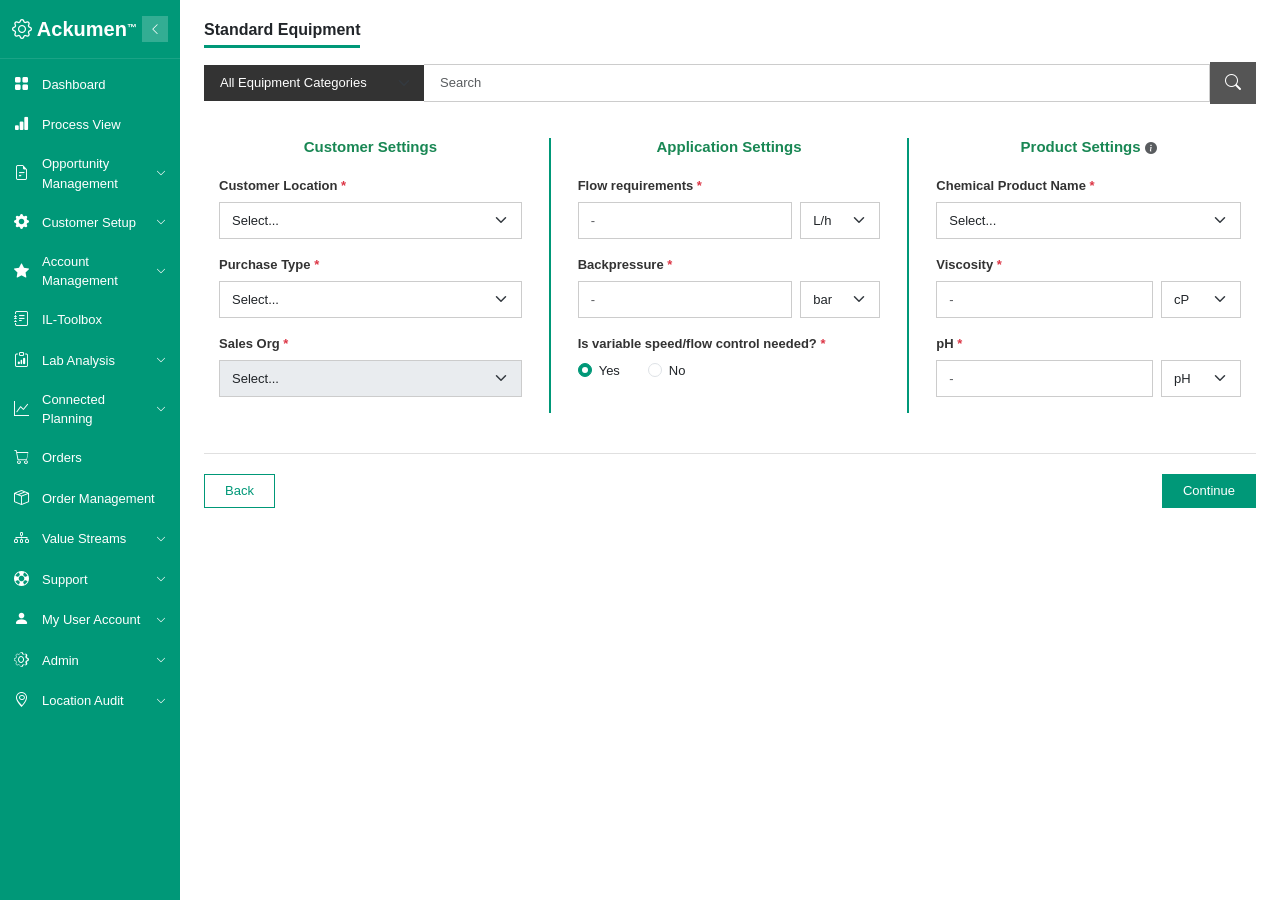
==== pages/chemical-pump/index.html @ dece5d73 "Wireframes" ====
<!DOCTYPE html>
<html lang="en">
<head>
    <meta charset="UTF-8">
    <meta name="viewport" content="width=device-width, initial-scale=1.0">
    <title>Ackumen - Standard Equipment</title>
    <link href="https://cdn.jsdelivr.net/npm/bootstrap@5.3.0/dist/css/bootstrap.min.css" rel="stylesheet">
    <link href="https://cdn.jsdelivr.net/npm/bootstrap-icons@1.10.5/font/bootstrap-icons.css" rel="stylesheet">
    <link rel="stylesheet" href="chemical-pump.css">
</head>
<body>
    <!-- Sidebar -->
    <nav id="sidebar" class="sidebar">
        <div class="sidebar-header">
            <span class="brand-name"><i class="bi bi-gear"></i> Ackumen<sup>™</sup></span>
            <button class="sidebar-toggle" id="sidebarToggle">
                <i class="bi bi-chevron-left"></i>
            </button>
        </div>
        <ul class="sidebar-nav">
            <li class="nav-item">
                <a href="#"><i class="bi bi-grid-fill"></i><span>Dashboard</span></a>
            </li>
            <li class="nav-item">
                <a href="#"><i class="bi bi-bar-chart-fill"></i><span>Process View</span></a>
            </li>
            <li class="nav-item has-submenu">
                <a href="#"><i class="bi bi-file-earmark-text"></i><span>Opportunity Management</span><i class="bi bi-chevron-down ms-auto"></i></a>
            </li>
            <li class="nav-item has-submenu">
                <a href="#"><i class="bi bi-gear-fill"></i><span>Customer Setup</span><i class="bi bi-chevron-down ms-auto"></i></a>
            </li>
            <li class="nav-item has-submenu">
                <a href="#"><i class="bi bi-star-fill"></i><span>Account Management</span><i class="bi bi-chevron-down ms-auto"></i></a>
            </li>
            <li class="nav-item">
                <a href="#"><i class="bi bi-journal-text"></i><span>IL-Toolbox</span></a>
            </li>
            <li class="nav-item has-submenu">
                <a href="#"><i class="bi bi-clipboard-data"></i><span>Lab Analysis</span><i class="bi bi-chevron-down ms-auto"></i></a>
            </li>
            <li class="nav-item has-submenu">
                <a href="#"><i class="bi bi-graph-up"></i><span>Connected Planning</span><i class="bi bi-chevron-down ms-auto"></i></a>
            </li>
            <li class="nav-item">
                <a href="#"><i class="bi bi-cart"></i><span>Orders</span></a>
            </li>
            <li class="nav-item">
                <a href="#"><i class="bi bi-box-seam"></i><span>Order Management</span></a>
            </li>
            <li class="nav-item has-submenu">
                <a href="#"><i class="bi bi-diagram-3"></i><span>Value Streams</span><i class="bi bi-chevron-down ms-auto"></i></a>
            </li>
            <li class="nav-item has-submenu">
                <a href="#"><i class="bi bi-life-preserver"></i><span>Support</span><i class="bi bi-chevron-down ms-auto"></i></a>
            </li>
            <li class="nav-item has-submenu">
                <a href="#"><i class="bi bi-person-fill"></i><span>My User Account</span><i class="bi bi-chevron-down ms-auto"></i></a>
            </li>
            <li class="nav-item has-submenu">
                <a href="#"><i class="bi bi-gear"></i><span>Admin</span><i class="bi bi-chevron-down ms-auto"></i></a>
            </li>
            <li class="nav-item has-submenu">
                <a href="#"><i class="bi bi-geo-alt"></i><span>Location Audit</span><i class="bi bi-chevron-down ms-auto"></i></a>
            </li>
        </ul>
    </nav>

    <!-- Main Content Wrapper -->
    <div class="main-wrapper">
        <!-- Page Content -->
        <div class="page-content">
            <!-- Page Title -->
            <h5 class="page-title">Standard Equipment</h5>

            <!-- Search/Filter Bar -->
            <div class="filter-bar">
                <div class="category-dropdown">
                    <select class="form-select" id="categorySelect">
                        <option selected>All Equipment Categories</option>
                    </select>
                </div>
                <div class="search-input-wrapper">
                    <input type="text" class="form-control" placeholder="Search">
                </div>
                <button class="btn btn-search">
                    <i class="bi bi-search"></i>
                </button>
            </div>

            <!-- Settings Panel -->
            <div class="settings-panel">
                <div class="row">
                    <!-- Customer Settings -->
                    <div class="col-md-4">
                        <div class="settings-section">
                            <h6 class="section-title text-success">Customer Settings</h6>

                            <div class="form-group-custom">
                                <label class="form-label-custom">Customer Location <span class="required">*</span></label>
                                <select class="form-select" id="customerLocation">
                                    <option selected value="">Select...</option>
                                    <option value="gp-brewton">GP Brewton AL (US)</option>
                                    <option value="3m-brasil">3M Do Brasil Sumare SP (BR)</option>
                                    <option value="airuici-shanghai">Airuici Shanghai (CN)</option>
                                </select>
                            </div>

                            <div class="form-group-custom">
                                <label class="form-label-custom">Purchase Type <span class="required">*</span></label>
                                <select class="form-select" id="purchaseType">
                                    <option selected value="">Select...</option>
                                    <option value="resale">Capital/Expense</option>
                                    <option value="internal">Resale</option>
                                </select>
                            </div>

                            <div class="form-group-custom">
                                <label class="form-label-custom">Sales Org <span class="required">*</span></label>
                                <select class="form-select" id="salesOrg" disabled>
                                    <option selected value="">Select...</option>
                                </select>
                            </div>
                        </div>
                    </div>

                    <!-- Application Settings -->
                    <div class="col-md-4">
                        <div class="settings-section">
                            <h6 class="section-title text-success">Application Settings</h6>

                            <div class="form-group-custom">
                                <label class="form-label-custom">Flow requirements <span class="required">*</span></label>
                                <div class="input-with-unit">
                                    <input type="text" class="form-control" id="flowRequirements" placeholder="-">
                                    <select class="form-select unit-select" id="flowUnit">
                                        <option selected>L/h</option>
                                    </select>
                                </div>
                            </div>

                            <div class="form-group-custom">
                                <label class="form-label-custom">Backpressure <span class="required">*</span></label>
                                <div class="input-with-unit">
                                    <input type="text" class="form-control" id="backpressure" placeholder="-">
                                    <select class="form-select unit-select" id="pressureUnit">
                                        <option selected>bar</option>
                                    </select>
                                </div>
                            </div>

                            <div class="form-group-custom">
                                <label class="form-label-custom">Is variable speed/flow control needed? <span class="required">*</span></label>
                                <div class="radio-group">
                                    <div class="form-check form-check-inline">
                                        <input class="form-check-input" type="radio" name="variableSpeed" id="variableSpeedYes" checked>
                                        <label class="form-check-label" for="variableSpeedYes">Yes</label>
                                    </div>
                                    <div class="form-check form-check-inline">
                                        <input class="form-check-input" type="radio" name="variableSpeed" id="variableSpeedNo">
                                        <label class="form-check-label" for="variableSpeedNo">No</label>
                                    </div>
                                </div>
                            </div>
                        </div>
                    </div>

                    <!-- Product Settings -->
                    <div class="col-md-4">
                        <div class="settings-section">
                            <h6 class="section-title text-success">Product Settings <i class="bi bi-info-circle-fill text-muted info-icon" data-bs-toggle="tooltip" data-bs-placement="top" data-bs-title="Auto-populated from database. Adjustments are welcome."></i></h6>

                            <div class="form-group-custom">
                                <label class="form-label-custom">Chemical Product Name <span class="required">*</span></label>
                                <select class="form-select" id="chemicalProduct">
                                    <option selected value="">Select...</option>
                                    <option value="product1">Product 1</option>
                                    <option value="product2">Product 2</option>
                                    <option value="product3">Product 3</option>
                                </select>
                            </div>

                            <div class="form-group-custom">
                                <label class="form-label-custom">Viscosity <span class="required">*</span></label>
                                <div class="input-with-unit">
                                    <input type="text" class="form-control" id="viscosity" placeholder="-">
                                    <select class="form-select unit-select">
                                        <option selected>cP</option>
                                    </select>
                                </div>
                            </div>

                            <div class="form-group-custom">
                                <label class="form-label-custom">pH <span class="required">*</span></label>
                                <div class="input-with-unit">
                                    <input type="text" class="form-control" id="phValue" placeholder="-">
                                    <select class="form-select unit-select">
                                        <option selected>pH</option>
                                    </select>
                                </div>
                            </div>
                        </div>
                    </div>
                </div>
            </div>

            <!-- Bottom Action Buttons -->
            <div class="bottom-actions">
                <a href="../eo/index.html" class="btn btn-outline-success btn-back">Back</a>
                <button class="btn btn-success btn-continue" id="continueBtn">Continue</button>
            </div>

            <!-- Recommendation Section (hidden initially) -->
            <div id="recommendationSection" class="recommendation-section" style="display: none;">
                <!-- CSE / Out-of-range Message -->
                <div id="cseMessage" class="cse-message" style="display: none;">
                    <p><strong>No standardized metering pump is available for this selection. Please modify your selection criteria or <a href="#">Click here</a> to proceed with a custom equipment order</strong></p>
                </div>

                <!-- Normal Recommendation Content -->
                <div id="recNormalContent">
                    <!-- Recommended Equipment -->
                    <div class="all-options-section" id="recommendedGroup">
                        <div class="all-options-header" data-bs-toggle="collapse" data-bs-target="#recommendedCollapse" aria-expanded="true" aria-controls="recommendedCollapse">
                            <span><i class="bi bi-chevron-right collapse-icon"></i> <span id="recommendedEquipmentTitle">Recommended Equipment (1)</span></span>
                        </div>
                        <div class="collapse show" id="recommendedCollapse">
                            <div class="all-options-body">
                                <div class="recommendation-card" id="recommendedEquipmentCard">
                                    <div class="rec-card-inner">
                                        <div class="rec-image">
                                            <img id="recEquipImage" src="../../assets/DDA.png" alt="Pump">
                                        </div>
                                        <div class="rec-details">
                                            <h6 id="recEquipName">Grundfos DDA-C FCM 17-10</h6>
                                            <div class="rec-detail-row">
                                                <span class="rec-label">SKU</span>
                                                <span class="rec-value" id="recEquipSKU">: 8000101</span>
                                            </div>
                                            <div class="rec-detail-row">
                                                <span class="rec-label">Lead Time</span>
                                                <span class="rec-value"><i class="bi bi-info-circle-fill text-muted"></i> : 30 days</span>
                                            </div>
                                            <div class="rec-detail-row" id="recEquipNote" style="display: none;">
                                                <span class="rec-label">Note</span>
                                                <span class="rec-value" id="recEquipNoteText"></span>
                                            </div>
                                        </div>
                                        <div class="rec-pricing">
                                            <div class="rec-detail-row">
                                                <span class="rec-label">Quantity</span>
                                                <span class="rec-value">: <input type="number" class="form-control form-control-sm d-inline-block quantity-input" value="1"></span>
                                            </div>
                                            <div class="rec-detail-row">
                                                <span class="rec-label">Recommended Price</span>
                                                <span class="rec-value"><i class="bi bi-info-circle-fill text-muted"></i> : <span id="recEquipPrice">1200</span> USD</span>
                                            </div>
                                            <div class="rec-detail-row">
                                                <span class="rec-label">Requested Price</span>
                                                <span class="rec-value"><i class="bi bi-info-circle-fill text-muted"></i>: <input type="number" class="form-control form-control-sm d-inline-block price-input" id="recEquipRequestedPrice" value="1400"> USD</span>
                                            </div>
                                        </div>
                                        <div class="rec-actions">
                                            <span class="badge bg-success recommended-badge">Recommended</span>
                                            <button class="btn btn-sm btn-success">Add to Cart</button>
                                            <button class="btn btn-sm btn-success">Order Now</button>
                                        </div>
                                    </div>
                                </div>
                            </div>
                        </div>
                    </div>
                    <!-- All Available Options (collapsible, closed by default) -->
                    <div class="all-options-section">
                        <div class="all-options-header" data-bs-toggle="collapse" data-bs-target="#allOptionsCollapse" aria-expanded="false" aria-controls="allOptionsCollapse">
                            <span><i class="bi bi-chevron-right collapse-icon"></i> All Available Options (9)</span>
                        </div>
                        <div class="collapse" id="allOptionsCollapse">
                            <div class="all-options-body">
                                <!-- DDA Family (Variable Speed) -->
                                <h6 class="all-options-subheader">DDA Family (Variable Speed)</h6>

                                <!-- Grundfos DDA-C FCM 17-10 -->
                                <div class="recommendation-card">
                                    <div class="rec-card-inner">
                                        <div class="rec-image">
                                            <img src="../../assets/DDA.png" alt="DDA Pump">
                                        </div>
                                        <div class="rec-details">
                                            <h6>Grundfos DDA-C FCM 17-10</h6>
                                            <div class="rec-detail-row">
                                                <span class="rec-label">SKU</span>
                                                <span class="rec-value">: 8000101</span>
                                            </div>
                                            <div class="rec-detail-row">
                                                <span class="rec-label">Lead Time</span>
                                                <span class="rec-value"><i class="bi bi-info-circle-fill text-muted"></i> : 30 days</span>
                                            </div>
                                            <div class="rec-detail-row">
                                                <span class="rec-label">Note</span>
                                                <span class="rec-value">: Built-in communications</span>
                                            </div>
                                        </div>
                                        <div class="rec-pricing">
                                            <div class="rec-detail-row">
                                                <span class="rec-label">Quantity</span>
                                                <span class="rec-value">: <input type="number" class="form-control form-control-sm d-inline-block quantity-input" value="1"></span>
                                            </div>
                                            <div class="rec-detail-row">
                                                <span class="rec-label">Recommended Price</span>
                                                <span class="rec-value"><i class="bi bi-info-circle-fill text-muted"></i> : 1200 USD</span>
                                            </div>
                                            <div class="rec-detail-row">
                                                <span class="rec-label">Requested Price</span>
                                                <span class="rec-value"><i class="bi bi-info-circle-fill text-muted"></i>: <input type="number" class="form-control form-control-sm d-inline-block price-input" value="1400"> USD</span>
                                            </div>
                                        </div>
                                        <div class="rec-actions">
                                            <button class="btn btn-sm btn-success">Add to Cart</button>
                                            <button class="btn btn-sm btn-success">Order Now</button>
                                        </div>
                                    </div>
                                </div>

                                <!-- Grundfos DDA FCM 60-10 -->
                                <div class="recommendation-card">
                                    <div class="rec-card-inner">
                                        <div class="rec-image">
                                            <img src="../../assets/DDA.png" alt="DDA Pump">
                                        </div>
                                        <div class="rec-details">
                                            <h6>Grundfos DDA FCM 60-10</h6>
                                            <div class="rec-detail-row">
                                                <span class="rec-label">SKU</span>
                                                <span class="rec-value">: 8000102</span>
                                            </div>
                                            <div class="rec-detail-row">
                                                <span class="rec-label">Lead Time</span>
                                                <span class="rec-value"><i class="bi bi-info-circle-fill text-muted"></i> : 30 days</span>
                                            </div>
                                            <div class="rec-detail-row">
                                                <span class="rec-label">Note</span>
                                                <span class="rec-value">: With Ebox and CIM 200</span>
                                            </div>
                                        </div>
                                        <div class="rec-pricing">
                                            <div class="rec-detail-row">
                                                <span class="rec-label">Quantity</span>
                                                <span class="rec-value">: <input type="number" class="form-control form-control-sm d-inline-block quantity-input" value="1"></span>
                                            </div>
                                            <div class="rec-detail-row">
                                                <span class="rec-label">Recommended Price</span>
                                                <span class="rec-value"><i class="bi bi-info-circle-fill text-muted"></i> : 1450 USD</span>
                                            </div>
                                            <div class="rec-detail-row">
                                                <span class="rec-label">Requested Price</span>
                                                <span class="rec-value"><i class="bi bi-info-circle-fill text-muted"></i>: <input type="number" class="form-control form-control-sm d-inline-block price-input" value="1600"> USD</span>
                                            </div>
                                        </div>
                                        <div class="rec-actions">
                                            <button class="btn btn-sm btn-success">Add to Cart</button>
                                            <button class="btn btn-sm btn-success">Order Now</button>
                                        </div>
                                    </div>
                                </div>

                                <!-- Grundfos DDA FCM 120-7 -->
                                <div class="recommendation-card">
                                    <div class="rec-card-inner">
                                        <div class="rec-image">
                                            <img src="../../assets/DDA.png" alt="DDA Pump">
                                        </div>
                                        <div class="rec-details">
                                            <h6>Grundfos DDA FCM 120-7</h6>
                                            <div class="rec-detail-row">
                                                <span class="rec-label">SKU</span>
                                                <span class="rec-value">: 8000103</span>
                                            </div>
                                            <div class="rec-detail-row">
                                                <span class="rec-label">Lead Time</span>
                                                <span class="rec-value"><i class="bi bi-info-circle-fill text-muted"></i> : 30 days</span>
                                            </div>
                                            <div class="rec-detail-row">
                                                <span class="rec-label">Note</span>
                                                <span class="rec-value">: With Ebox and CIM 200</span>
                                            </div>
                                        </div>
                                        <div class="rec-pricing">
                                            <div class="rec-detail-row">
                                                <span class="rec-label">Quantity</span>
                                                <span class="rec-value">: <input type="number" class="form-control form-control-sm d-inline-block quantity-input" value="1"></span>
                                            </div>
                                            <div class="rec-detail-row">
                                                <span class="rec-label">Recommended Price</span>
                                                <span class="rec-value"><i class="bi bi-info-circle-fill text-muted"></i> : 1650 USD</span>
                                            </div>
                                            <div class="rec-detail-row">
                                                <span class="rec-label">Requested Price</span>
                                                <span class="rec-value"><i class="bi bi-info-circle-fill text-muted"></i>: <input type="number" class="form-control form-control-sm d-inline-block price-input" value="1800"> USD</span>
                                            </div>
                                        </div>
                                        <div class="rec-actions">
                                            <button class="btn btn-sm btn-success">Add to Cart</button>
                                            <button class="btn btn-sm btn-success">Order Now</button>
                                        </div>
                                    </div>
                                </div>

                                <!-- Grundfos DDA FCM 200-4 -->
                                <div class="recommendation-card">
                                    <div class="rec-card-inner">
                                        <div class="rec-image">
                                            <img src="../../assets/DDA.png" alt="DDA Pump">
                                        </div>
                                        <div class="rec-details">
                                            <h6>Grundfos DDA FCM 200-4</h6>
                                            <div class="rec-detail-row">
                                                <span class="rec-label">SKU</span>
                                                <span class="rec-value">: 8000104</span>
                                            </div>
                                            <div class="rec-detail-row">
                                                <span class="rec-label">Lead Time</span>
                                                <span class="rec-value"><i class="bi bi-info-circle-fill text-muted"></i> : 30 days</span>
                                            </div>
                                            <div class="rec-detail-row">
                                                <span class="rec-label">Note</span>
                                                <span class="rec-value">: With Ebox and CIM 200</span>
                                            </div>
                                        </div>
                                        <div class="rec-pricing">
                                            <div class="rec-detail-row">
                                                <span class="rec-label">Quantity</span>
                                                <span class="rec-value">: <input type="number" class="form-control form-control-sm d-inline-block quantity-input" value="1"></span>
                                            </div>
                                            <div class="rec-detail-row">
                                                <span class="rec-label">Recommended Price</span>
                                                <span class="rec-value"><i class="bi bi-info-circle-fill text-muted"></i> : 1850 USD</span>
                                            </div>
                                            <div class="rec-detail-row">
                                                <span class="rec-label">Requested Price</span>
                                                <span class="rec-value"><i class="bi bi-info-circle-fill text-muted"></i>: <input type="number" class="form-control form-control-sm d-inline-block price-input" value="2000"> USD</span>
                                            </div>
                                        </div>
                                        <div class="rec-actions">
                                            <button class="btn btn-sm btn-success">Add to Cart</button>
                                            <button class="btn btn-sm btn-success">Order Now</button>
                                        </div>
                                    </div>
                                </div>

                                <!-- DDE Family (Fixed Speed) -->
                                <h6 class="all-options-subheader">DDE Family (Fixed Speed)</h6>

                                <!-- Grundfos DDE 6-10 -->
                                <div class="recommendation-card">
                                    <div class="rec-card-inner">
                                        <div class="rec-image">
                                            <img src="../../assets/DDE.png" alt="DDE Pump">
                                        </div>
                                        <div class="rec-details">
                                            <h6>Grundfos DDE 6-10</h6>
                                            <div class="rec-detail-row">
                                                <span class="rec-label">SKU</span>
                                                <span class="rec-value">: 8000201</span>
                                            </div>
                                            <div class="rec-detail-row">
                                                <span class="rec-label">Lead Time</span>
                                                <span class="rec-value"><i class="bi bi-info-circle-fill text-muted"></i> : 30 days</span>
                                            </div>
                                        </div>
                                        <div class="rec-pricing">
                                            <div class="rec-detail-row">
                                                <span class="rec-label">Quantity</span>
                                                <span class="rec-value">: <input type="number" class="form-control form-control-sm d-inline-block quantity-input" value="1"></span>
                                            </div>
                                            <div class="rec-detail-row">
                                                <span class="rec-label">Recommended Price</span>
                                                <span class="rec-value"><i class="bi bi-info-circle-fill text-muted"></i> : 850 USD</span>
                                            </div>
                                            <div class="rec-detail-row">
                                                <span class="rec-label">Requested Price</span>
                                                <span class="rec-value"><i class="bi bi-info-circle-fill text-muted"></i>: <input type="number" class="form-control form-control-sm d-inline-block price-input" value="950"> USD</span>
                                            </div>
                                        </div>
                                        <div class="rec-actions">
                                            <button class="btn btn-sm btn-success">Add to Cart</button>
                                            <button class="btn btn-sm btn-success">Order Now</button>
                                        </div>
                                    </div>
                                </div>

                                <!-- Grundfos DDE 60-10 -->
                                <div class="recommendation-card">
                                    <div class="rec-card-inner">
                                        <div class="rec-image">
                                            <img src="../../assets/DDE.png" alt="DDE Pump">
                                        </div>
                                        <div class="rec-details">
                                            <h6>Grundfos DDE 60-10</h6>
                                            <div class="rec-detail-row">
                                                <span class="rec-label">SKU</span>
                                                <span class="rec-value">: 8000202</span>
                                            </div>
                                            <div class="rec-detail-row">
                                                <span class="rec-label">Lead Time</span>
                                                <span class="rec-value"><i class="bi bi-info-circle-fill text-muted"></i> : 30 days</span>
                                            </div>
                                        </div>
                                        <div class="rec-pricing">
                                            <div class="rec-detail-row">
                                                <span class="rec-label">Quantity</span>
                                                <span class="rec-value">: <input type="number" class="form-control form-control-sm d-inline-block quantity-input" value="1"></span>
                                            </div>
                                            <div class="rec-detail-row">
                                                <span class="rec-label">Recommended Price</span>
                                                <span class="rec-value"><i class="bi bi-info-circle-fill text-muted"></i> : 1100 USD</span>
                                            </div>
                                            <div class="rec-detail-row">
                                                <span class="rec-label">Requested Price</span>
                                                <span class="rec-value"><i class="bi bi-info-circle-fill text-muted"></i>: <input type="number" class="form-control form-control-sm d-inline-block price-input" value="1250"> USD</span>
                                            </div>
                                        </div>
                                        <div class="rec-actions">
                                            <button class="btn btn-sm btn-success">Add to Cart</button>
                                            <button class="btn btn-sm btn-success">Order Now</button>
                                        </div>
                                    </div>
                                </div>

                                <!-- Grundfos DDE 120-7 -->
                                <div class="recommendation-card">
                                    <div class="rec-card-inner">
                                        <div class="rec-image">
                                            <img src="../../assets/DDE.png" alt="DDE Pump">
                                        </div>
                                        <div class="rec-details">
                                            <h6>Grundfos DDE 120-7</h6>
                                            <div class="rec-detail-row">
                                                <span class="rec-label">SKU</span>
                                                <span class="rec-value">: 8000203</span>
                                            </div>
                                            <div class="rec-detail-row">
                                                <span class="rec-label">Lead Time</span>
                                                <span class="rec-value"><i class="bi bi-info-circle-fill text-muted"></i> : 30 days</span>
                                            </div>
                                        </div>
                                        <div class="rec-pricing">
                                            <div class="rec-detail-row">
                                                <span class="rec-label">Quantity</span>
                                                <span class="rec-value">: <input type="number" class="form-control form-control-sm d-inline-block quantity-input" value="1"></span>
                                            </div>
                                            <div class="rec-detail-row">
                                                <span class="rec-label">Recommended Price</span>
                                                <span class="rec-value"><i class="bi bi-info-circle-fill text-muted"></i> : 1350 USD</span>
                                            </div>
                                            <div class="rec-detail-row">
                                                <span class="rec-label">Requested Price</span>
                                                <span class="rec-value"><i class="bi bi-info-circle-fill text-muted"></i>: <input type="number" class="form-control form-control-sm d-inline-block price-input" value="1500"> USD</span>
                                            </div>
                                        </div>
                                        <div class="rec-actions">
                                            <button class="btn btn-sm btn-success">Add to Cart</button>
                                            <button class="btn btn-sm btn-success">Order Now</button>
                                        </div>
                                    </div>
                                </div>

                                <!-- Grundfos DDE 200-4 -->
                                <div class="recommendation-card">
                                    <div class="rec-card-inner">
                                        <div class="rec-image">
                                            <img src="../../assets/DDE.png" alt="DDE Pump">
                                        </div>
                                        <div class="rec-details">
                                            <h6>Grundfos DDE 200-4</h6>
                                            <div class="rec-detail-row">
                                                <span class="rec-label">SKU</span>
                                                <span class="rec-value">: 8000204</span>
                                            </div>
                                            <div class="rec-detail-row">
                                                <span class="rec-label">Lead Time</span>
                                                <span class="rec-value"><i class="bi bi-info-circle-fill text-muted"></i> : 30 days</span>
                                            </div>
                                        </div>
                                        <div class="rec-pricing">
                                            <div class="rec-detail-row">
                                                <span class="rec-label">Quantity</span>
                                                <span class="rec-value">: <input type="number" class="form-control form-control-sm d-inline-block quantity-input" value="1"></span>
                                            </div>
                                            <div class="rec-detail-row">
                                                <span class="rec-label">Recommended Price</span>
                                                <span class="rec-value"><i class="bi bi-info-circle-fill text-muted"></i> : 1550 USD</span>
                                            </div>
                                            <div class="rec-detail-row">
                                                <span class="rec-label">Requested Price</span>
                                                <span class="rec-value"><i class="bi bi-info-circle-fill text-muted"></i>: <input type="number" class="form-control form-control-sm d-inline-block price-input" value="1700"> USD</span>
                                            </div>
                                        </div>
                                        <div class="rec-actions">
                                            <button class="btn btn-sm btn-success">Add to Cart</button>
                                            <button class="btn btn-sm btn-success">Order Now</button>
                                        </div>
                                    </div>
                                </div>

                                <!-- LATAM -->
                                <h6 class="all-options-subheader">LATAM Region</h6>

                                <!-- Prominent Metering Pump -->
                                <div class="recommendation-card">
                                    <div class="rec-card-inner">
                                        <div class="rec-image">
                                            <img src="../../assets/Prominent Pump.jpg" alt="Prominent Pump">
                                        </div>
                                        <div class="rec-details">
                                            <h6>Prominent Metering Pump</h6>
                                            <div class="rec-detail-row">
                                                <span class="rec-label">SKU</span>
                                                <span class="rec-value">: 8000301</span>
                                            </div>
                                            <div class="rec-detail-row">
                                                <span class="rec-label">Lead Time</span>
                                                <span class="rec-value"><i class="bi bi-info-circle-fill text-muted"></i> : 45 days</span>
                                            </div>
                                        </div>
                                        <div class="rec-pricing">
                                            <div class="rec-detail-row">
                                                <span class="rec-label">Quantity</span>
                                                <span class="rec-value">: <input type="number" class="form-control form-control-sm d-inline-block quantity-input" value="1"></span>
                                            </div>
                                            <div class="rec-detail-row">
                                                <span class="rec-label">Recommended Price</span>
                                                <span class="rec-value"><i class="bi bi-info-circle-fill text-muted"></i> : 900 USD</span>
                                            </div>
                                            <div class="rec-detail-row">
                                                <span class="rec-label">Requested Price</span>
                                                <span class="rec-value"><i class="bi bi-info-circle-fill text-muted"></i>: <input type="number" class="form-control form-control-sm d-inline-block price-input" value="1050"> USD</span>
                                            </div>
                                        </div>
                                        <div class="rec-actions">
                                            <button class="btn btn-sm btn-success">Add to Cart</button>
                                            <button class="btn btn-sm btn-success">Order Now</button>
                                        </div>
                                    </div>
                                </div>
                            </div>
                        </div>
                    </div>
                </div><!-- end recNormalContent -->

                <!-- Bottom Actions for Recommendation -->
                <div class="bottom-actions" id="recBottomActions">
                    <button class="btn btn-outline-success btn-back" id="recBackBtn">Back</button>
                    <div>
                        <button class="btn btn-success me-2">Add to Cart</button>
                        <button class="btn btn-success">Order Now</button>
                    </div>
                </div>
            </div>
        </div>
    </div>

    <script src="https://cdn.jsdelivr.net/npm/bootstrap@5.3.0/dist/js/bootstrap.bundle.min.js"></script>
    <script src="chemical-pump.js"></script>

    <!-- Toast for validation -->
    <div class="toast-container position-fixed top-0 start-50 translate-middle-x p-3" style="z-index: 1100;">
        <div id="validationToast" class="toast align-items-center text-bg-danger border-0" role="alert" aria-live="assertive" aria-atomic="true">
            <div class="d-flex">
                <div class="toast-body">
                    Please fill all the required fields
                </div>
                <button type="button" class="btn-close btn-close-white me-2 m-auto" data-bs-dismiss="toast" aria-label="Close"></button>
            </div>
        </div>
    </div>
</body>
</html>
---- pages/chemical-pump/chemical-pump.css ----
/* Platform CSS Variables */
:root {
    --ck-color-primary: #007bff;
    --ck-color-success: #28a745;
    --ck-color-warning: #ffc107;
    --ck-color-danger: #dc3545;
    --ck-color-info: #17a2b8;
    --ck-color-background: #ffffff;
    --ck-color-text: #333333;
    --ck-color-brand: #009878;
    --ck-color-brand-light: #28a745;
    --ck-font-stack: Avenir, -apple-system, BlinkMacSystemFont, "Segoe UI", Roboto, "Helvetica Neue", Arial, "Noto Sans", sans-serif;

    /* Bootstrap overrides */
    --bs-primary: #007bff;
    --bs-success: #28a745;
    --bs-warning: #ffc107;
    --bs-danger: #dc3545;
    --bs-info: #17a2b8;
    --bs-border-radius: 0;
    --bs-border-radius-sm: 0;
    --bs-border-radius-lg: 0;
    --bs-border-radius-xl: 0;
    --bs-border-radius-xxl: 0;
    --bs-border-radius-pill: 0;
}

.btn,
.form-control,
.form-select,
.input-group-text,
.card,
.alert,
.modal-content,
.dropdown-menu,
.toast,
.tooltip .tooltip-inner,
.popover {
    border-radius: 0 !important;
}

.badge,
.notification-badge {
    border-radius: 0.375rem !important;
}

.btn-success {
    background-color: var(--ck-color-brand);
    border-color: var(--ck-color-brand);
}

.btn-success:hover {
    background-color: #007a60;
    border-color: #007a60;
}

/* Global Styles */
* {
    margin: 0;
    padding: 0;
    box-sizing: border-box;
}

body {
    font-family: var(--ck-font-stack);
    font-size: 14px;
    background-color: #f5f5f5;
    overflow-x: hidden;
}

/* Sidebar */
.sidebar {
    position: fixed;
    top: 0;
    left: 0;
    width: 180px;
    height: 100vh;
    background-color: var(--ck-color-brand);
    color: #fff;
    z-index: 1000;
    overflow-y: auto;
    transition: width 0.3s ease;
}

.sidebar-header {
    display: flex;
    align-items: center;
    justify-content: space-between;
    padding: 14px 12px;
    border-bottom: 1px solid rgba(255, 255, 255, 0.1);
}

.brand-name {
    font-size: 20px;
    font-weight: 600;
    color: #fff;
}

.brand-name sup {
    font-size: 10px;
}

.sidebar-toggle {
    background: rgba(255, 255, 255, 0.2);
    border: none;
    color: #fff;
    width: 26px;
    height: 26px;
    border-radius: 0;
    display: flex;
    align-items: center;
    justify-content: center;
    cursor: pointer;
    font-size: 12px;
}

.sidebar-nav {
    list-style: none;
    padding: 5px 0;
    margin: 0;
}

.sidebar-nav .nav-item a {
    display: flex;
    align-items: center;
    padding: 9px 14px;
    color: #fff;
    text-decoration: none;
    font-size: 13px;
    gap: 10px;
    transition: background 0.2s;
}

.sidebar-nav .nav-item a:hover {
    background-color: rgba(255, 255, 255, 0.1);
}

.sidebar-nav .nav-item a i:first-child {
    font-size: 15px;
    min-width: 18px;
}

.sidebar-nav .nav-item a .ms-auto {
    font-size: 10px;
    margin-left: auto;
}

/* Main Wrapper */
.main-wrapper {
    margin-left: 180px;
    min-height: 100vh;
    display: flex;
    flex-direction: column;
}

/* Page Content */
.page-content {
    flex: 1;
    padding: 20px 24px;
    background-color: #fff;
}

/* Page Title */
.page-title {
    font-size: 16px;
    font-weight: 600;
    margin-bottom: 14px;
    padding-bottom: 6px;
    border-bottom: 3px solid var(--ck-color-brand);
    display: inline-block;
}

/* Filter Bar */
.filter-bar {
    display: flex;
    align-items: center;
    margin-bottom: 24px;
    gap: 0;
}

.category-dropdown {
    flex: 0 0 auto;
}

.category-dropdown .form-select {
    background-color: var(--ck-color-text);
    color: #fff;
    border: none;
    border-radius: 0;
    padding: 8px 16px;
    font-size: 13px;
    min-width: 220px;
}

.category-dropdown .form-select option {
    background-color: #fff;
    color: var(--ck-color-text);
}

.search-input-wrapper {
    flex: 1;
}

.search-input-wrapper .form-control {
    border-radius: 0;
    border: 1px solid #ccc;
    border-left: none;
    padding: 8px 16px;
    font-size: 13px;
}

.btn-search {
    background-color: #555;
    color: #fff;
    border-radius: 0;
    padding: 8px 14px;
    border: 1px solid #555;
}

.btn-search:hover {
    background-color: #444;
    color: #fff;
}

/* Settings Panel */
.settings-panel {
    padding: 10px 0;
}

.settings-section {
    padding: 0 15px;
}

.section-title {
    font-size: 15px;
    font-weight: 600;
    color: var(--ck-color-brand);
    margin-bottom: 20px;
    text-align: center;
}

/* Form Groups */
.form-group-custom {
    margin-bottom: 16px;
}

.form-label-custom {
    font-size: 13px;
    font-weight: 600;
    color: var(--ck-color-text);
    margin-bottom: 6px;
    display: block;
}

.required {
    color: var(--ck-color-danger);
}

.info-icon {
    font-size: 12px;
    cursor: pointer;
}

.form-group-custom .form-select,
.form-group-custom .form-control {
    font-size: 13px;
    padding: 8px 12px;
    border: 1px solid #ccc;
    border-radius: 0;
}

/* Input with unit */
.input-with-unit {
    display: flex;
    gap: 8px;
}

.input-with-unit .form-control {
    flex: 1;
}

.input-with-unit .unit-select {
    width: 80px;
    flex: 0 0 80px;
}

/* Radio Groups */
.radio-group {
    margin-top: 6px;
}

.form-check-inline {
    margin-right: 24px;
}

.form-check-input:checked {
    background-color: var(--ck-color-brand);
    border-color: var(--ck-color-brand);
}

.form-check-label {
    font-size: 13px;
}

/* Bottom Actions */
.bottom-actions {
    display: flex;
    justify-content: space-between;
    align-items: center;
    padding: 20px 0;
    margin-top: 30px;
    border-top: 1px solid #e0e0e0;
}

.btn-back {
    border-color: var(--ck-color-brand);
    color: var(--ck-color-brand);
    font-size: 13px;
    padding: 6px 20px;
}

.btn-back:hover {
    background-color: var(--ck-color-brand);
    border-color: var(--ck-color-brand);
    color: #fff;
}

.btn-continue {
    background-color: var(--ck-color-brand);
    border-color: var(--ck-color-brand);
    color: #fff;
    font-size: 13px;
    padding: 6px 20px;
}

.btn-continue:hover {
    background-color: #007a60;
    border-color: #007a60;
}

/* Scrollbar for sidebar */
.sidebar::-webkit-scrollbar {
    width: 4px;
}

.sidebar::-webkit-scrollbar-thumb {
    background-color: rgba(255, 255, 255, 0.3);
    border-radius: 0;
}

/* Column separator */
.settings-panel .col-md-4:not(:last-child) {
    border-right: 2px solid var(--ck-color-brand);
}

/* Recommendation Section */
.recommendation-section {
    margin-top: 30px;
}

.recommendation-group {
    margin-bottom: 20px;
}

.recommendation-group-header {
    font-size: 14px;
    font-weight: 600;
    padding: 10px 15px;
    border: 1px solid #333;
    border-radius: 0;
    margin-bottom: 10px;
    background-color: #fff;
}

.recommendation-card {
    background-color: #f0f0f0;
    border: 1px solid #ddd;
    border-radius: 0;
    padding: 20px;
}

.rec-card-inner {
    display: flex;
    align-items: flex-start;
    gap: 24px;
}

.rec-image {
    flex: 0 0 100px;
    display: flex;
    align-items: center;
    justify-content: center;
}

.rec-image img {
    max-width: 90px;
    max-height: 90px;
    object-fit: contain;
}

.rec-details {
    flex: 1;
}

.rec-details h6 {
    font-size: 14px;
    font-weight: 700;
    margin-bottom: 8px;
}

.rec-detail-row {
    display: flex;
    align-items: center;
    margin-bottom: 6px;
    font-size: 13px;
}

.rec-label {
    font-weight: 600;
    min-width: 100px;
    margin-right: 8px;
}

.rec-value {
    display: flex;
    align-items: center;
    gap: 4px;
}

.rec-pricing {
    flex: 1;
}

.rec-actions {
    display: flex;
    flex-direction: column;
    align-items: flex-end;
    gap: 8px;
    min-width: 120px;
}

.recommended-badge {
    font-size: 11px;
    padding: 4px 10px;
    border-radius: 0;
}

.quantity-input {
    width: 60px;
}

.price-input {
    width: 80px;
}

/* Alert message for out-of-range / CSE */
.cse-message {
    padding: 40px 20px;
    text-align: center;
    font-size: 15px;
}

.cse-message a {
    color: var(--ck-color-brand);
}

.cse-message a:hover {
    color: #007a60;
}

/* All Available Options - Collapsible Section */
.all-options-section {
    margin-top: 20px;
}

.all-options-header {
    background-color: #f8f9fa;
    border: 1px solid #ddd;
    padding: 12px 16px;
    cursor: pointer;
    user-select: none;
    font-weight: 600;
    font-size: 14px;
    color: #333;
    transition: background-color 0.2s;
}

.all-options-header:hover {
    background-color: #e9ecef;
}

.all-options-header .collapse-icon {
    transition: transform 0.3s;
    margin-right: 6px;
}

.all-options-header[aria-expanded="true"] .collapse-icon {
    transform: rotate(90deg);
}

.all-options-body {
    padding-top: 12px;
    display: flex;
    flex-direction: column;
    gap: 12px;
}

.all-options-subheader {
    font-size: 13px;
    font-weight: 700;
    color: #555;
    margin-bottom: 0;
    margin-top: 8px;
    text-transform: uppercase;
    letter-spacing: 0.5px;
}
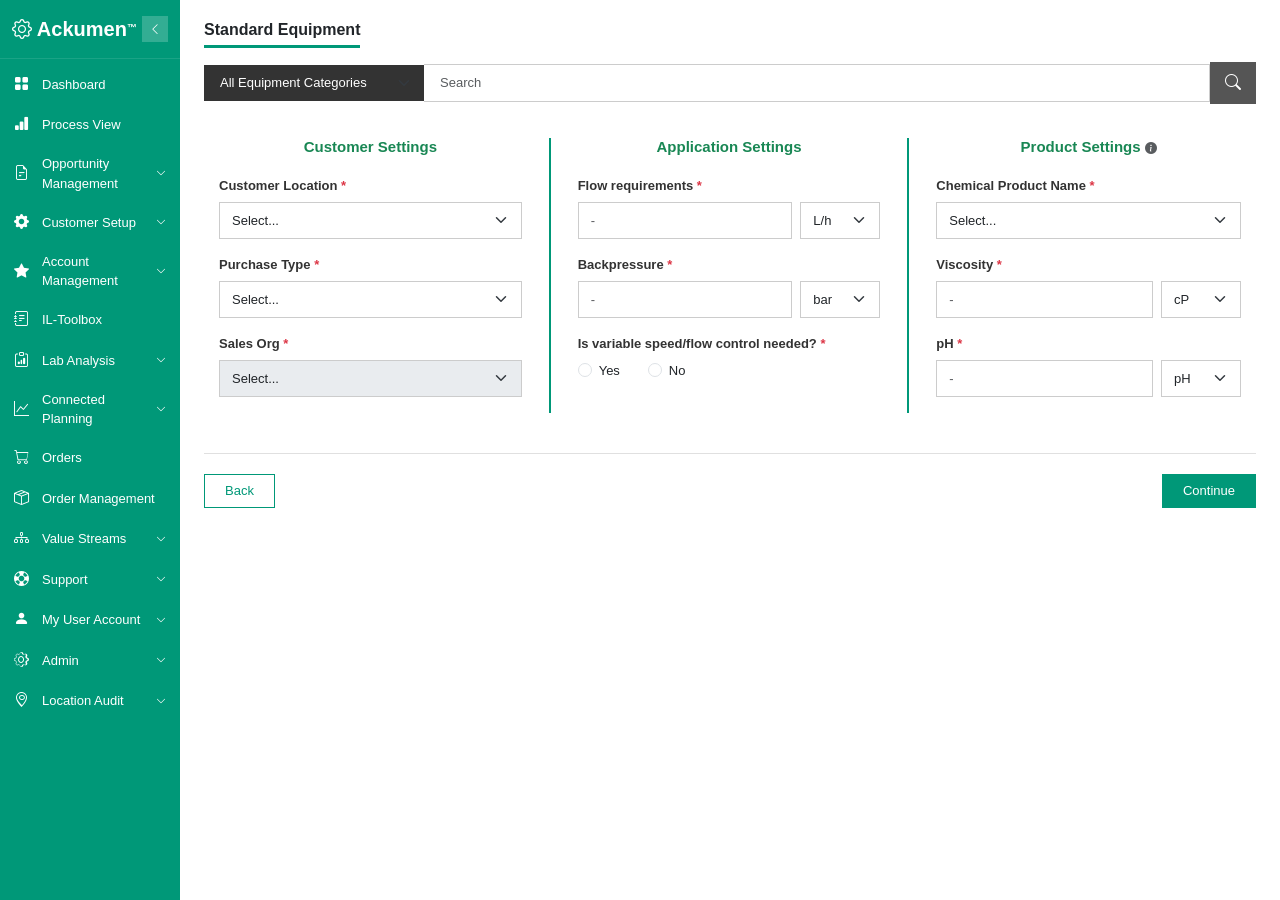
==== commit 04297829: "Mandatory fields validation Level Sensor Picker" ====
--- a/pages/chemical-pump/index.html
+++ b/pages/chemical-pump/index.html
@@ -153,7 +153,7 @@
                                 <label class="form-label-custom">Is variable speed/flow control needed? <span class="required">*</span></label>
                                 <div class="radio-group">
                                     <div class="form-check form-check-inline">
-                                        <input class="form-check-input" type="radio" name="variableSpeed" id="variableSpeedYes" checked>
+                                        <input class="form-check-input" type="radio" name="variableSpeed" id="variableSpeedYes">
                                         <label class="form-check-label" for="variableSpeedYes">Yes</label>
                                     </div>
                                     <div class="form-check form-check-inline">
